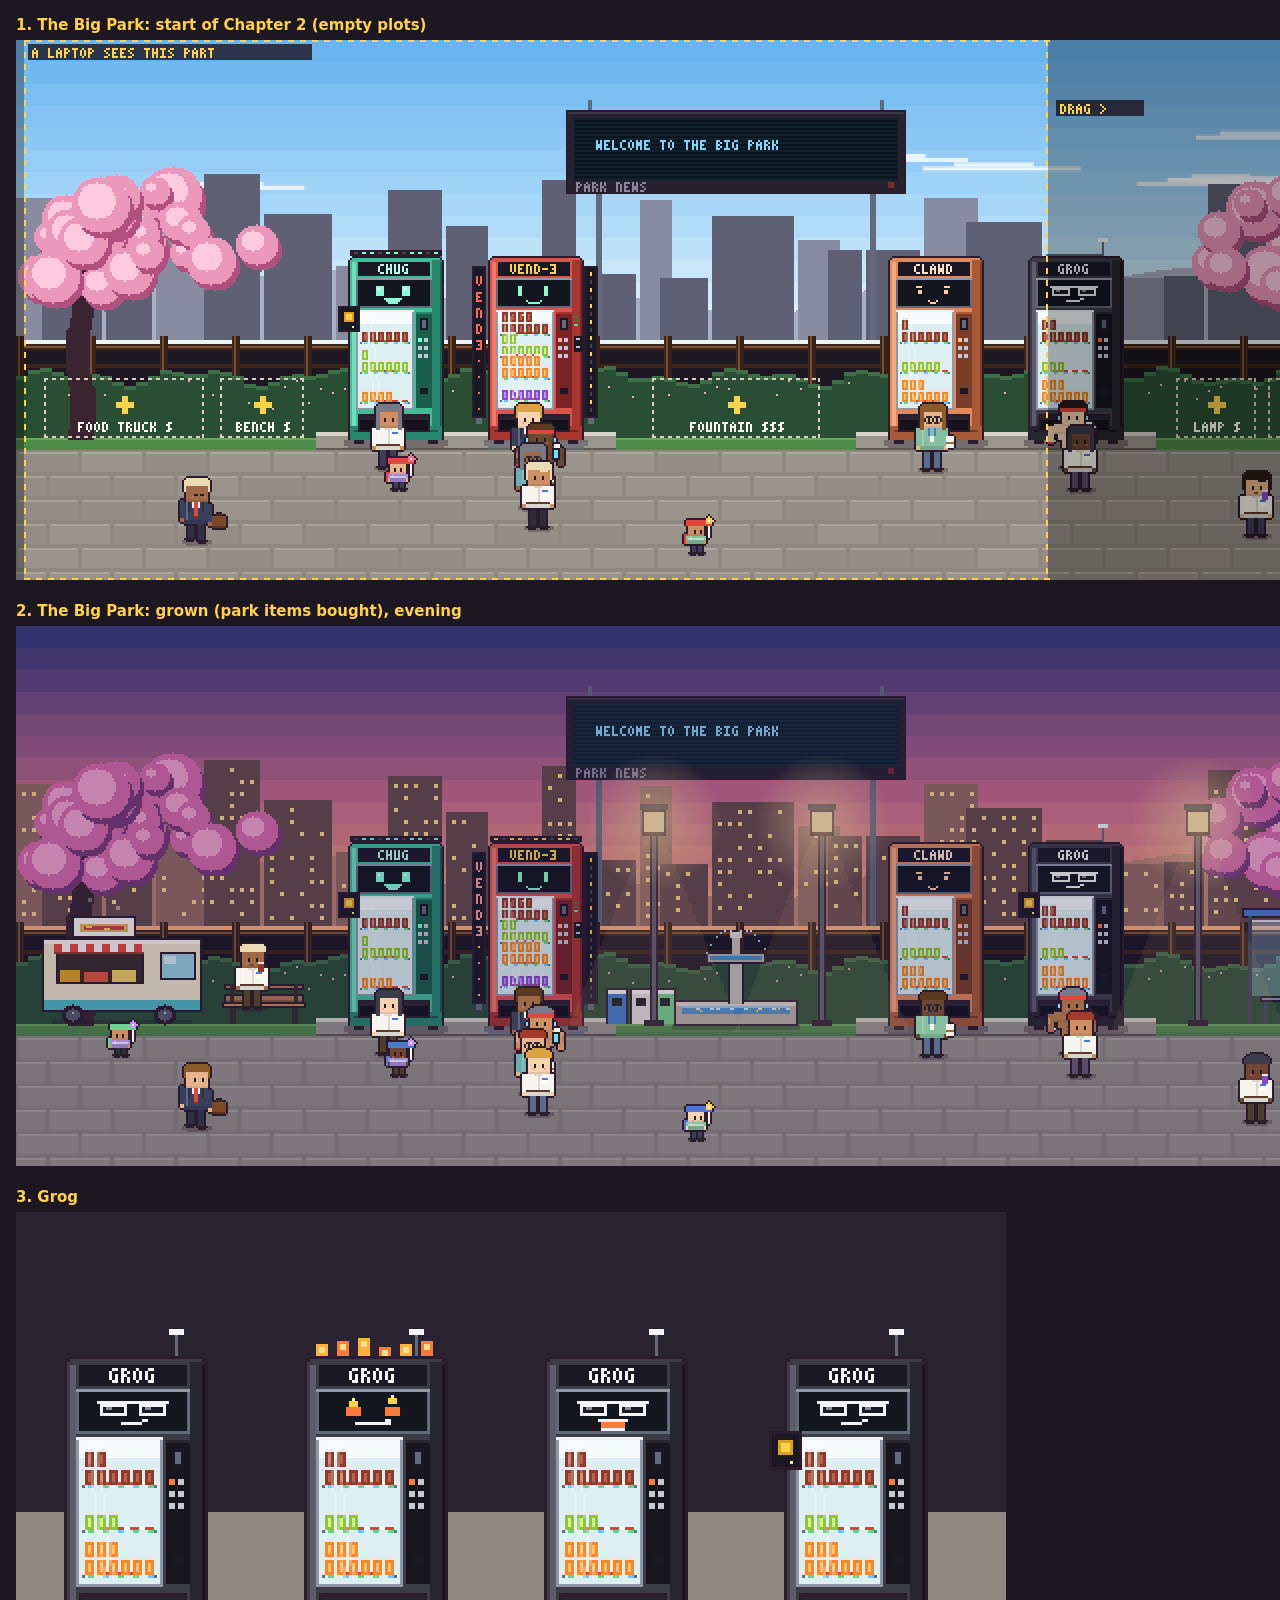
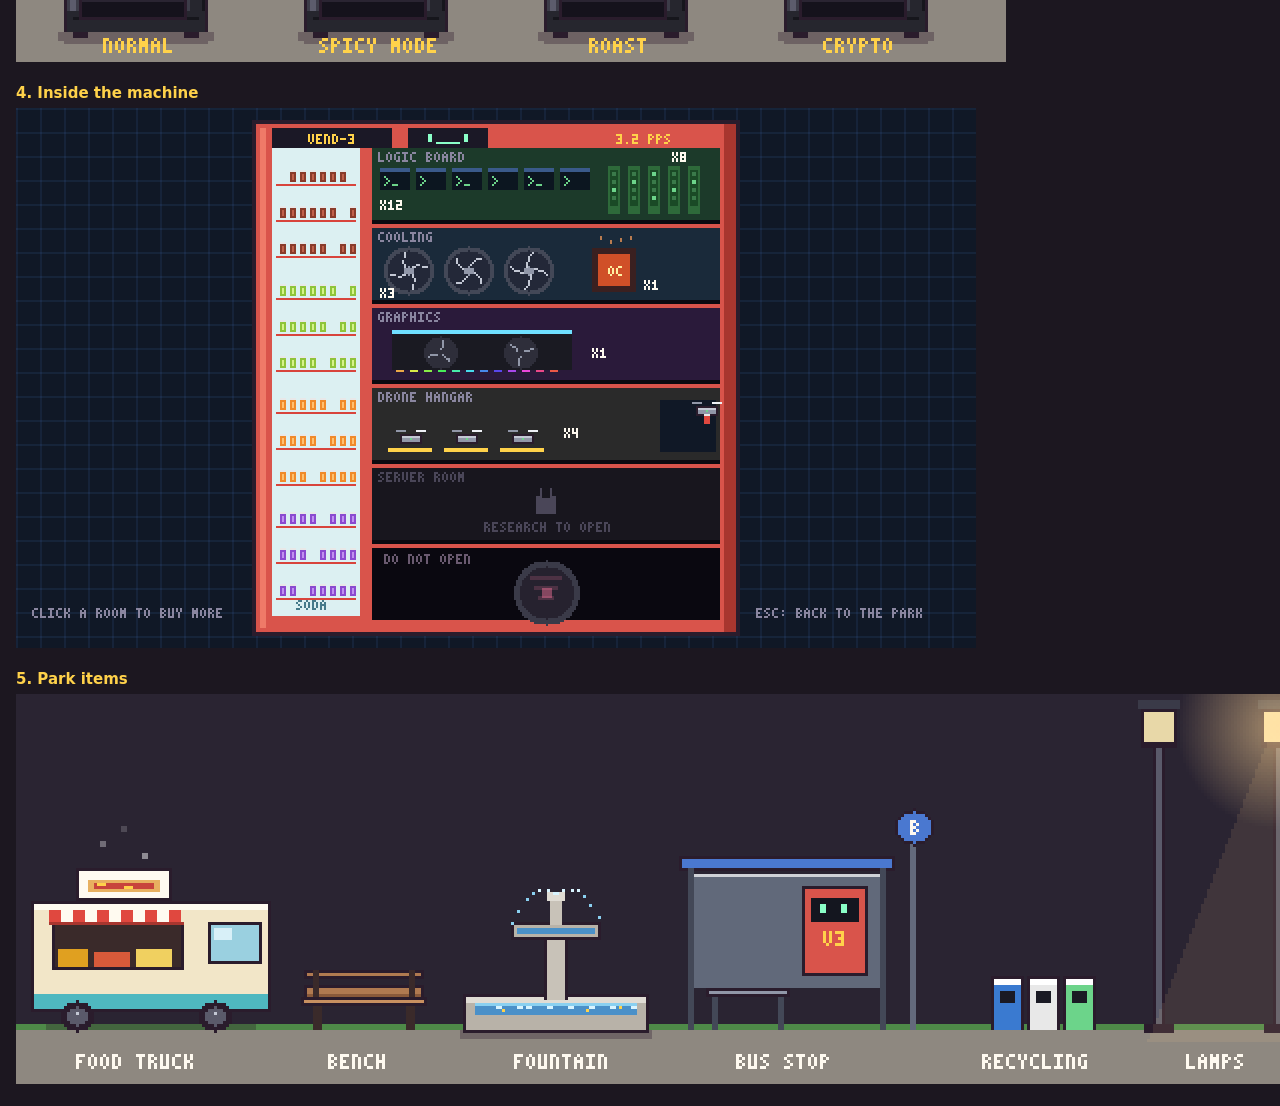
==== tools/ch2mock.html @ b2150287 "0.2.8: drones cost more, Smart Price follows the other machines, rival-only mods - Delivery drones c" ====
<!doctype html>
<html lang="en">
<head>
<meta charset="utf-8">
<title>I'M FRIDGE — Chapter 2 mockups</title>
<style>
  body { background: #1c1720; color: #f4e9dc; font: 14px system-ui, sans-serif; margin: 16px; }
  canvas { image-rendering: pixelated; display: block; margin: 6px 0 22px; }
  h2 { font-size: 15px; margin: 0; color: #ffd24a; }
</style>
</head>
<body>
<!-- Mockups for the Chapter 2 plan (approval pictures, not game code). Open through tools/devserver.py. -->
<h2>1. The Big Park: start of Chapter 2 (empty plots)</h2><canvas id="parkEmpty"></canvas>
<h2>2. The Big Park: grown (park items bought), evening</h2><canvas id="parkFull"></canvas>
<h2>3. Grog</h2><canvas id="grog"></canvas>
<h2>4. Inside the machine</h2><canvas id="inside"></canvas>
<h2>5. Park items</h2><canvas id="items"></canvas>
<script src="../js/data/core.js"></script>
<script src="../js/data/rivals.js"></script>
<script src="../js/sprites.js"></script>
<script src="ch2mock.js"></script>
</body>
</html>
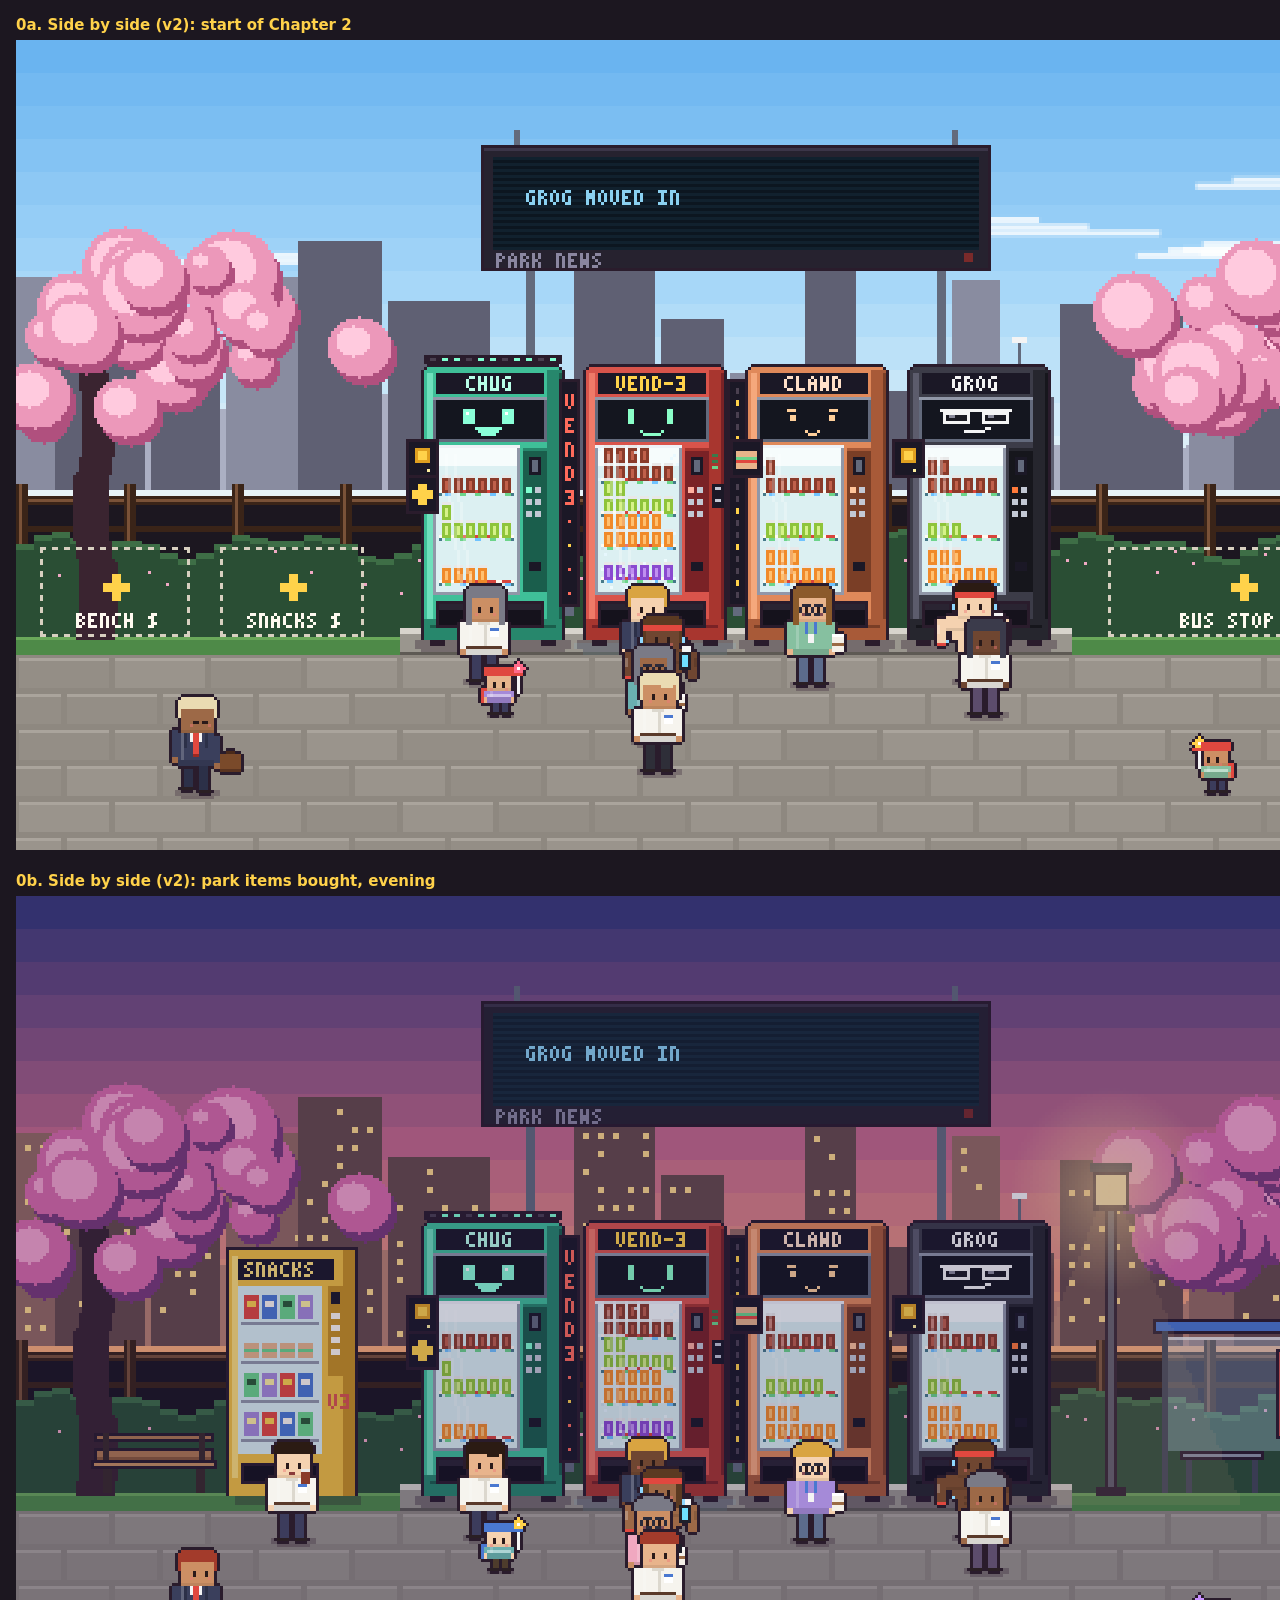
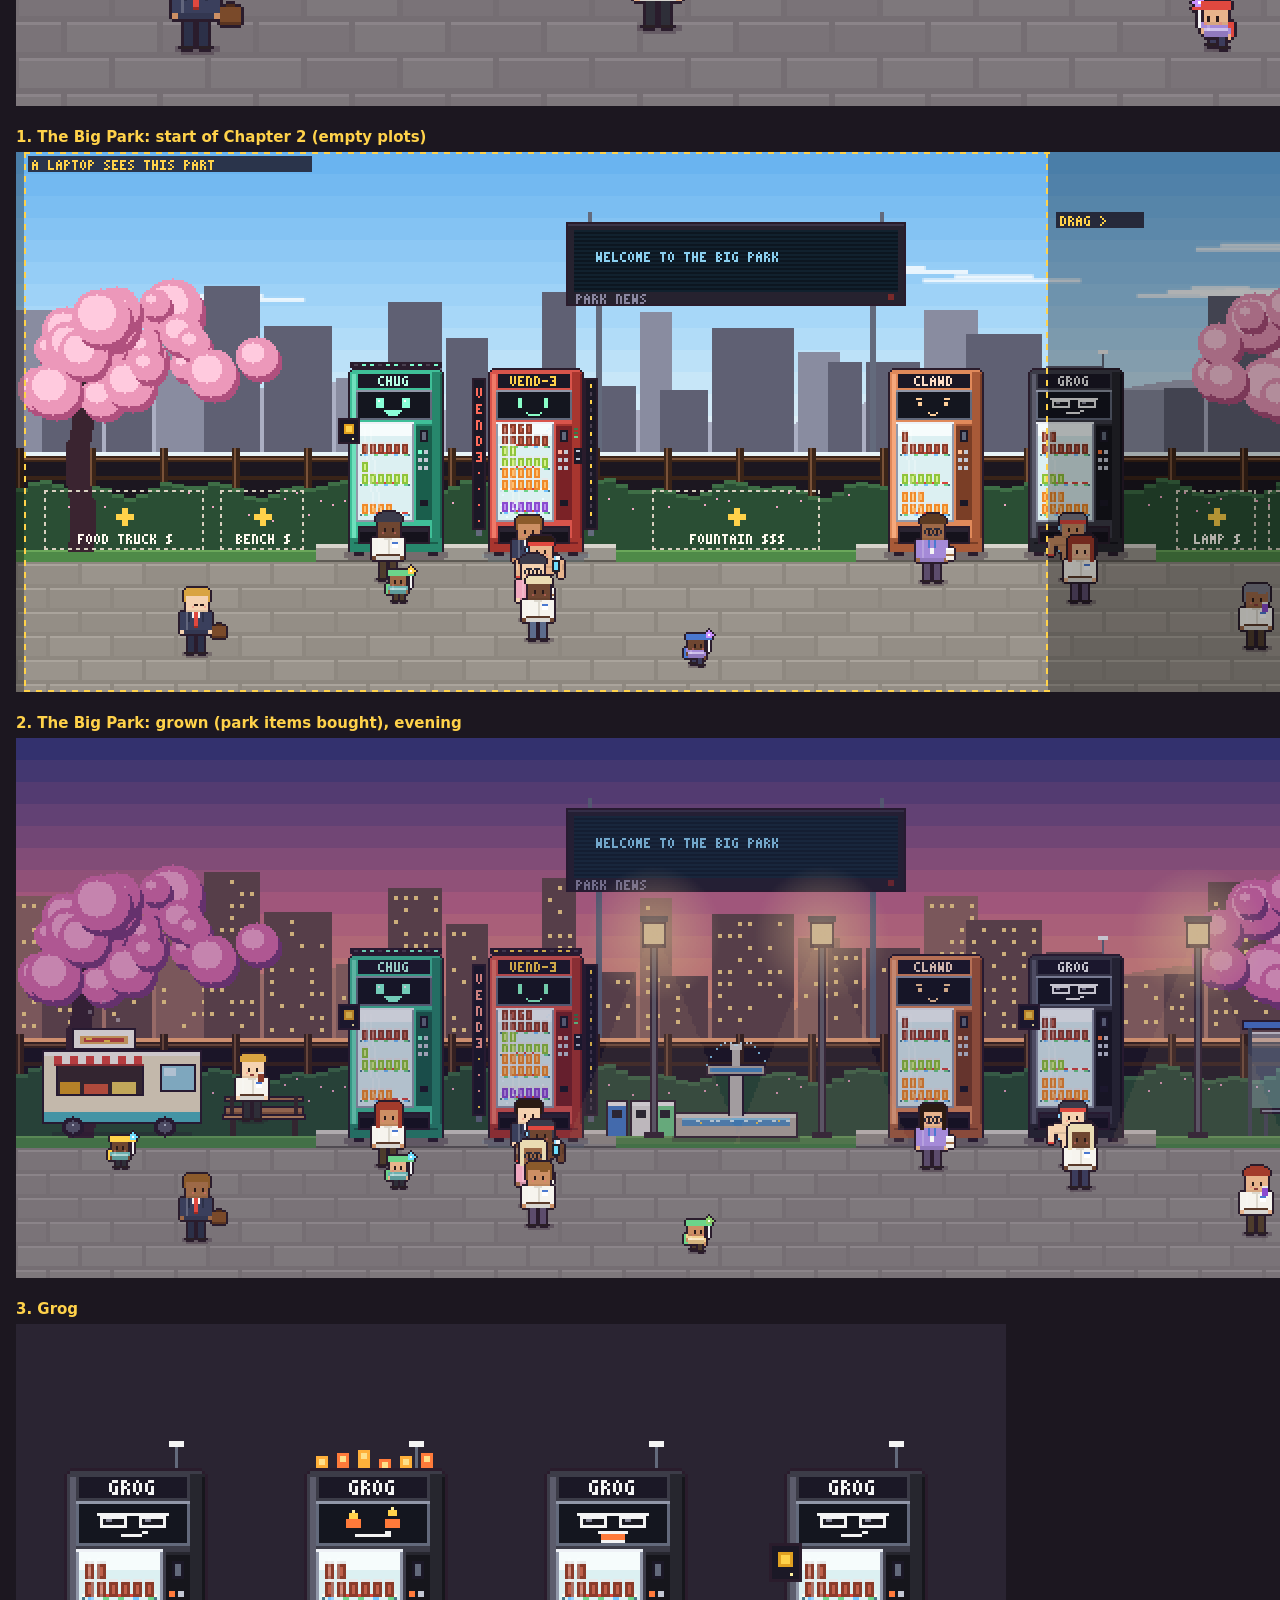
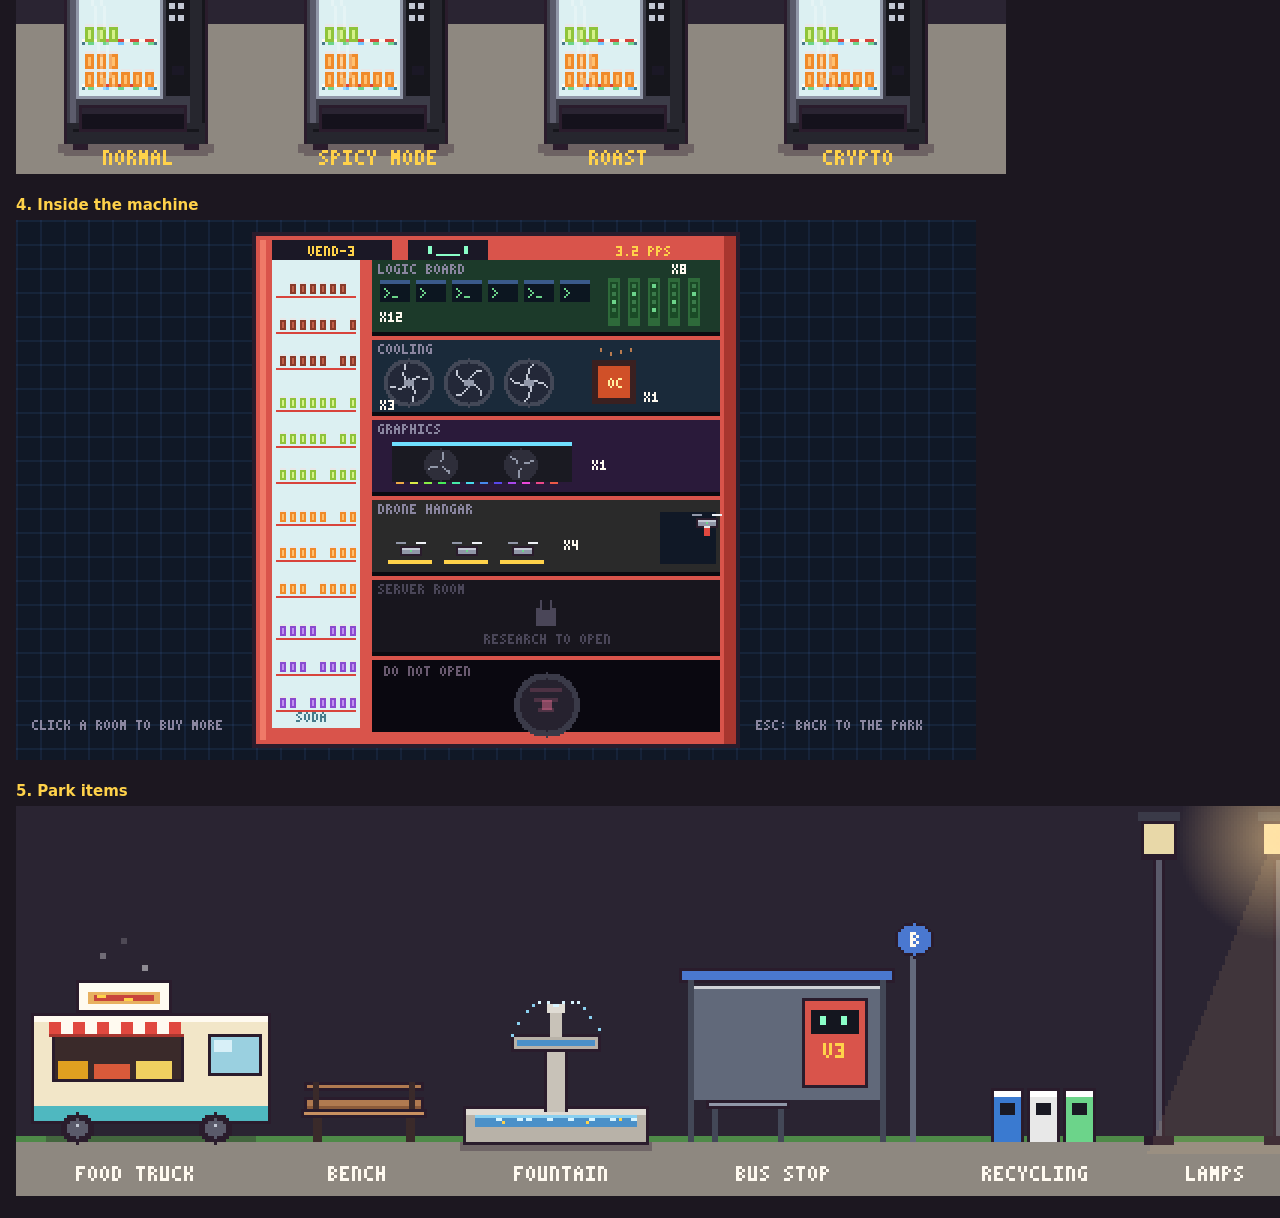
==== commit 0fd480ed: "Chapter 2 mockups: side-by-side park with a snack machine Co-Authored-By: Claude Opus 5.5 <noreply@a" ====
--- a/tools/ch2mock.html
+++ b/tools/ch2mock.html
@@ -11,6 +11,8 @@
 </head>
 <body>
 <!-- Mockups for the Chapter 2 plan (approval pictures, not game code). Open through tools/devserver.py. -->
+<h2>0a. Side by side (v2): start of Chapter 2</h2><canvas id="tight"></canvas>
+<h2>0b. Side by side (v2): park items bought, evening</h2><canvas id="tightFull"></canvas>
 <h2>1. The Big Park: start of Chapter 2 (empty plots)</h2><canvas id="parkEmpty"></canvas>
 <h2>2. The Big Park: grown (park items bought), evening</h2><canvas id="parkFull"></canvas>
 <h2>3. Grog</h2><canvas id="grog"></canvas>
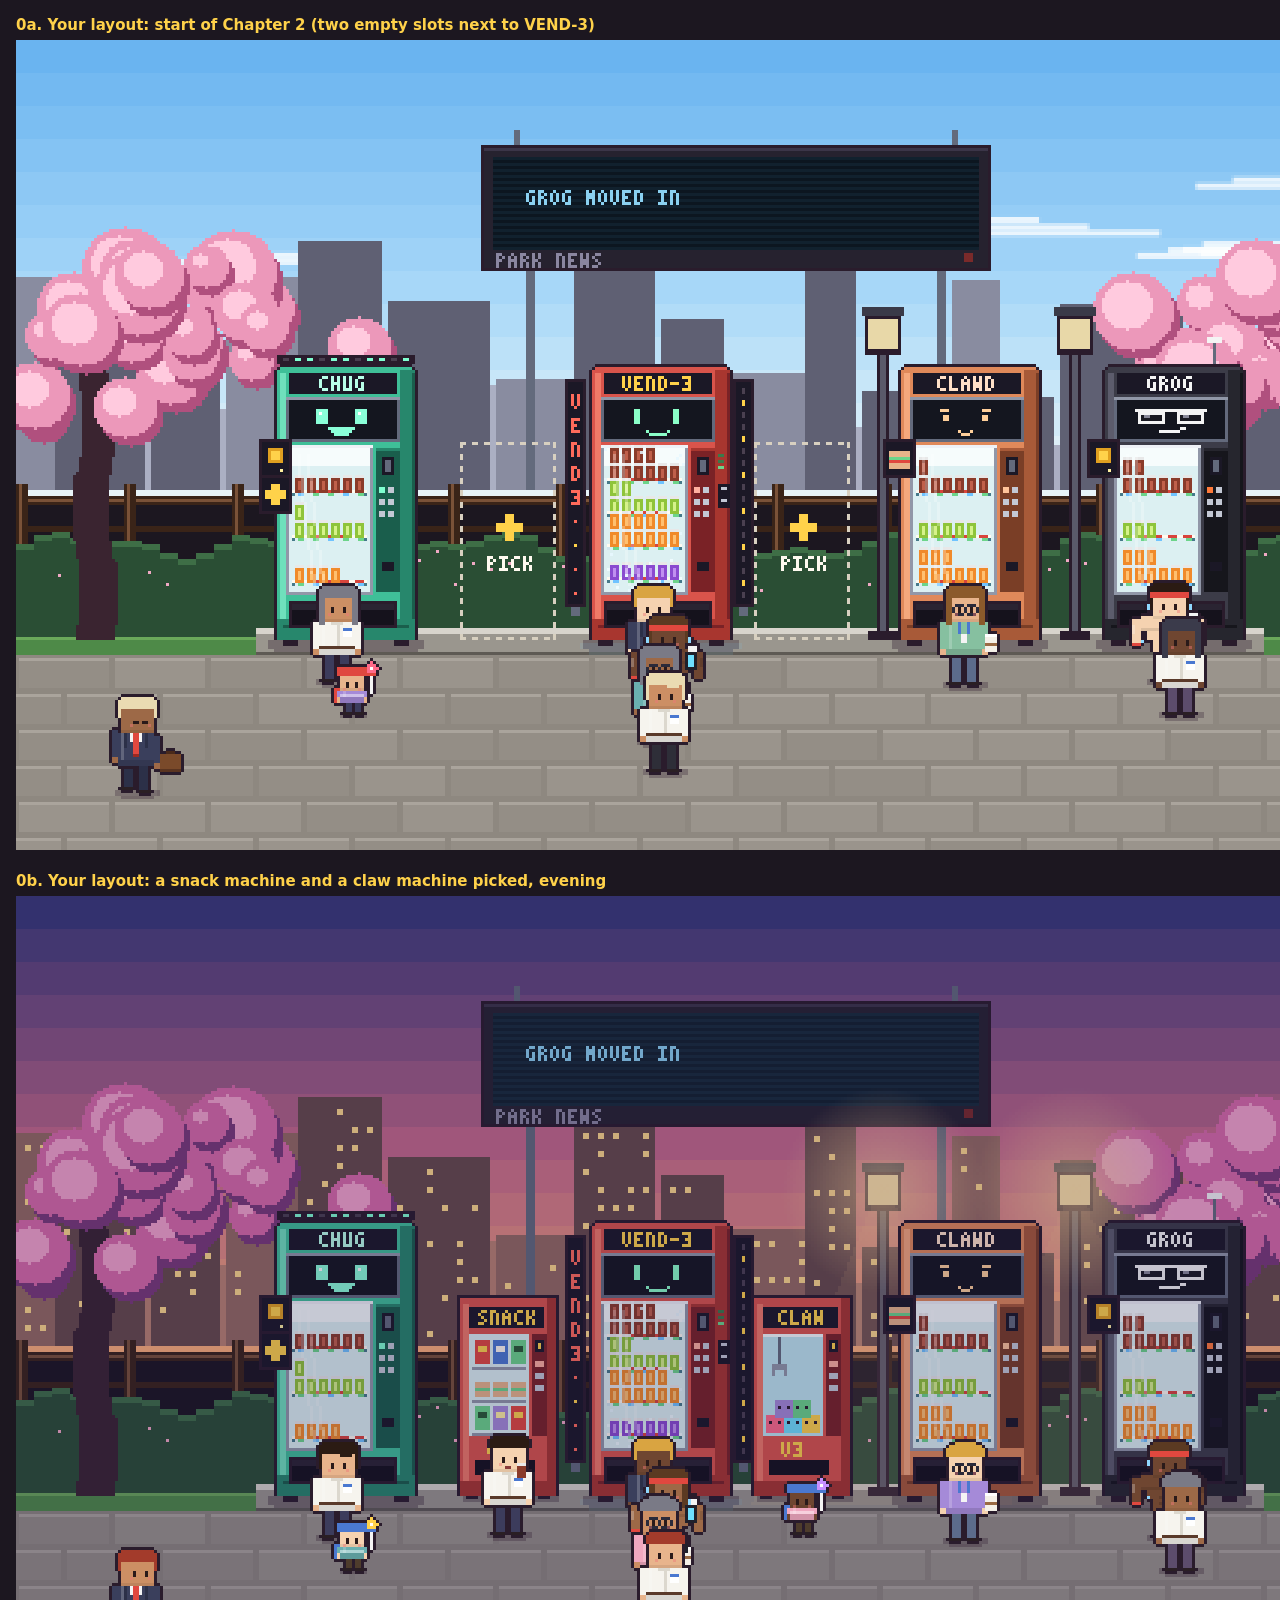
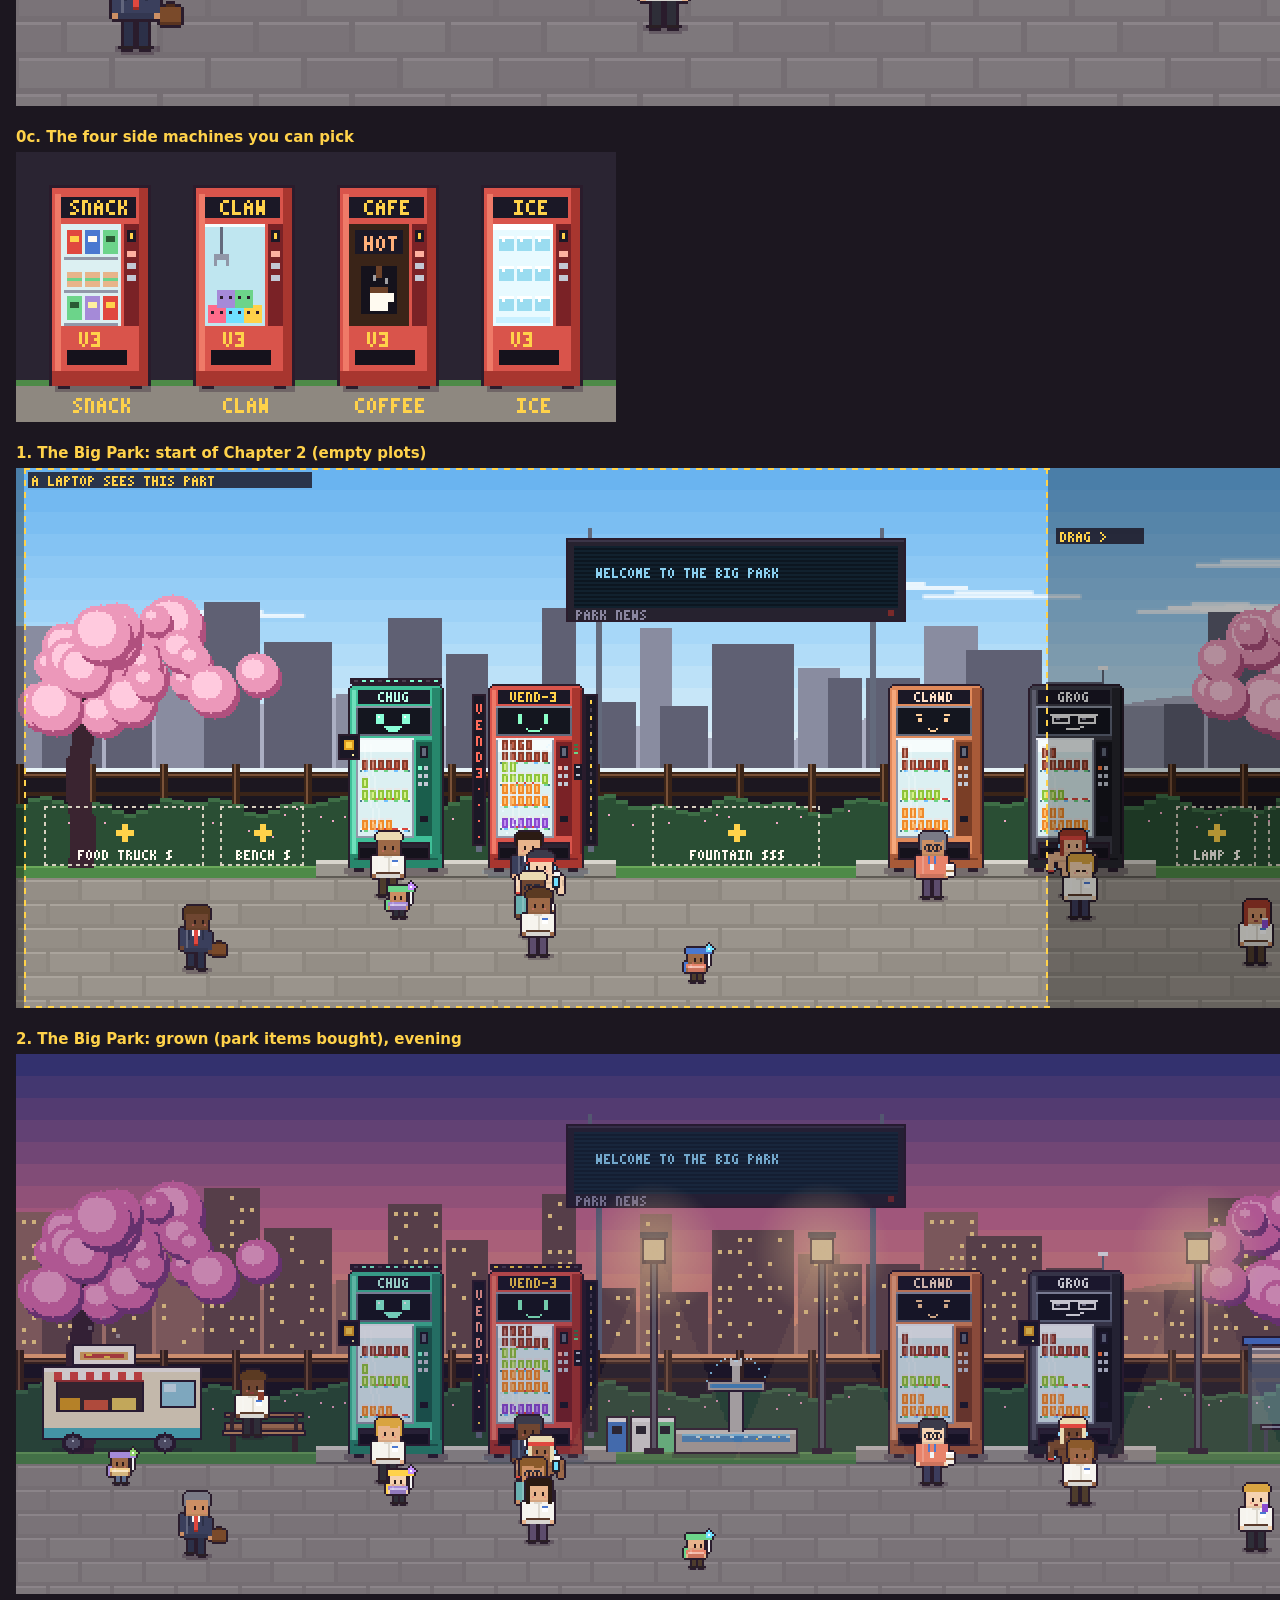
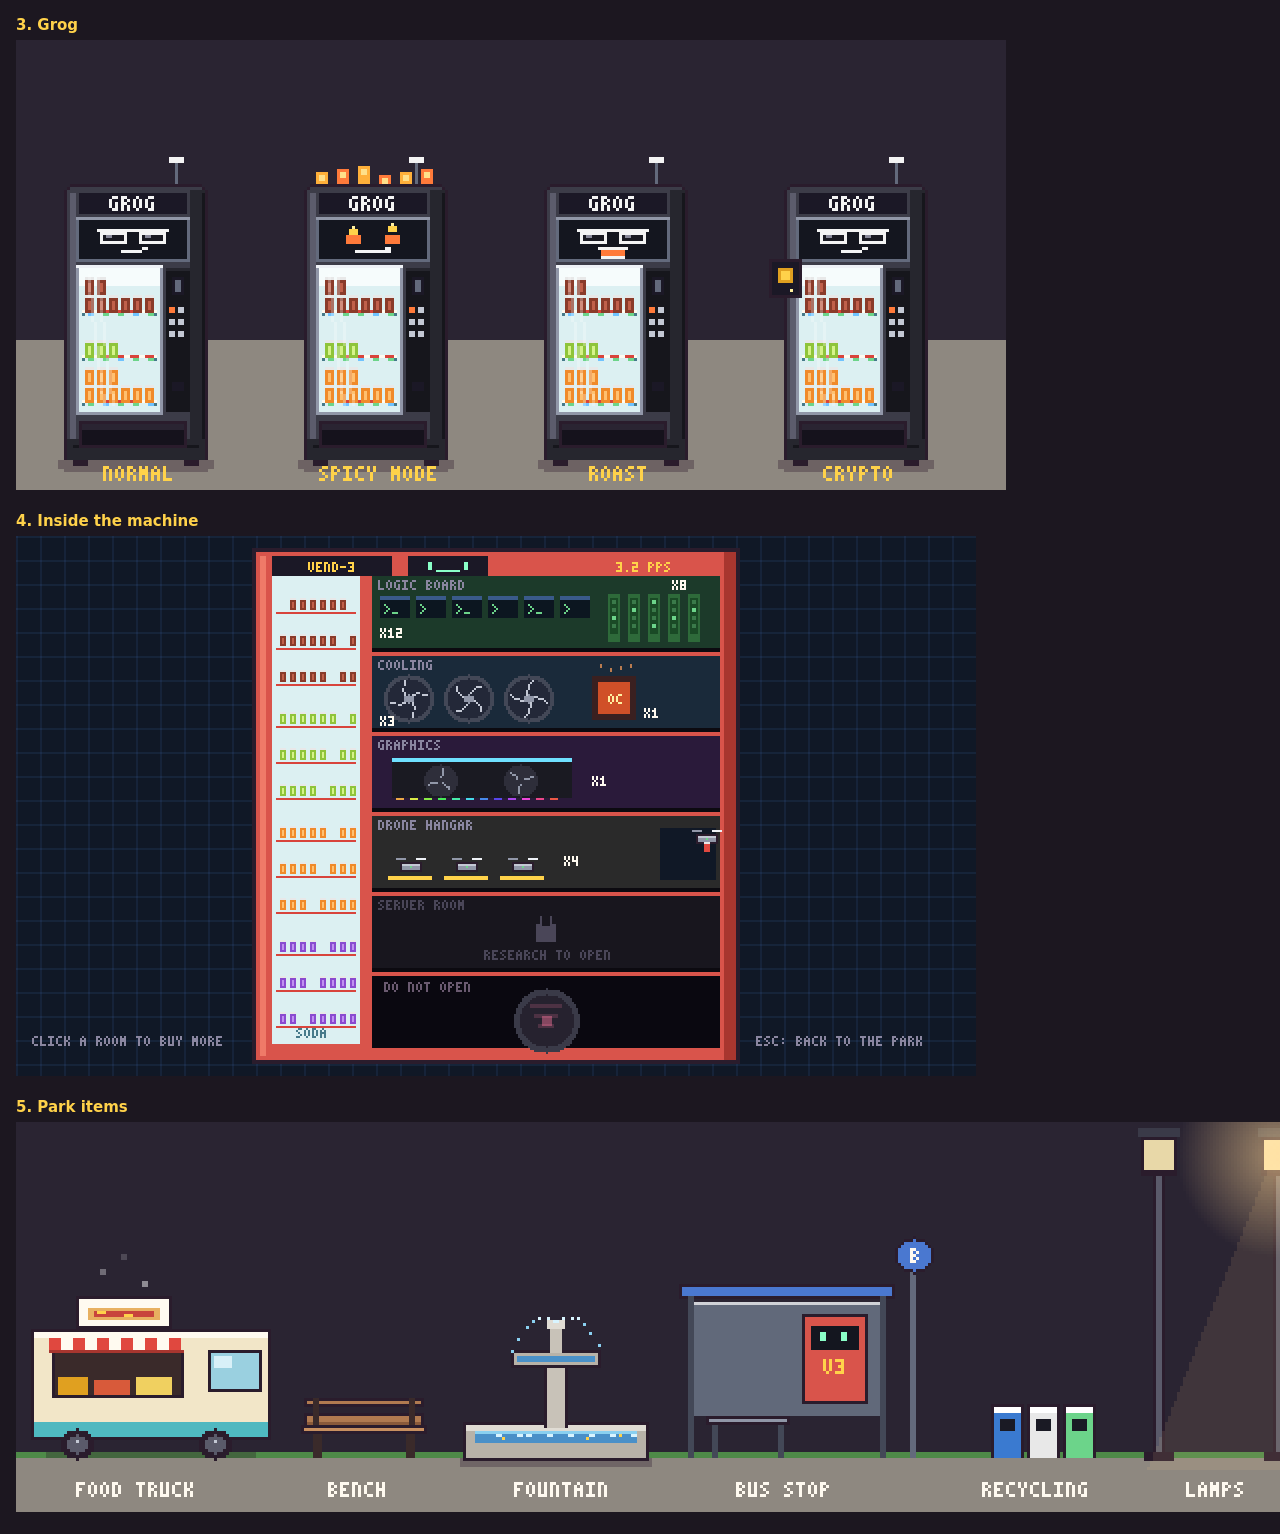
==== commit 225e1968: "Art export for Photoshop mockups + side machines in the Chapter 2 mockup - tools/export.html: every " ====
--- a/tools/ch2mock.html
+++ b/tools/ch2mock.html
@@ -11,8 +11,9 @@
 </head>
 <body>
 <!-- Mockups for the Chapter 2 plan (approval pictures, not game code). Open through tools/devserver.py. -->
-<h2>0a. Side by side (v2): start of Chapter 2</h2><canvas id="tight"></canvas>
-<h2>0b. Side by side (v2): park items bought, evening</h2><canvas id="tightFull"></canvas>
+<h2>0a. Your layout: start of Chapter 2 (two empty slots next to VEND-3)</h2><canvas id="tight"></canvas>
+<h2>0b. Your layout: a snack machine and a claw machine picked, evening</h2><canvas id="tightFull"></canvas>
+<h2>0c. The four side machines you can pick</h2><canvas id="sides"></canvas>
 <h2>1. The Big Park: start of Chapter 2 (empty plots)</h2><canvas id="parkEmpty"></canvas>
 <h2>2. The Big Park: grown (park items bought), evening</h2><canvas id="parkFull"></canvas>
 <h2>3. Grog</h2><canvas id="grog"></canvas>
